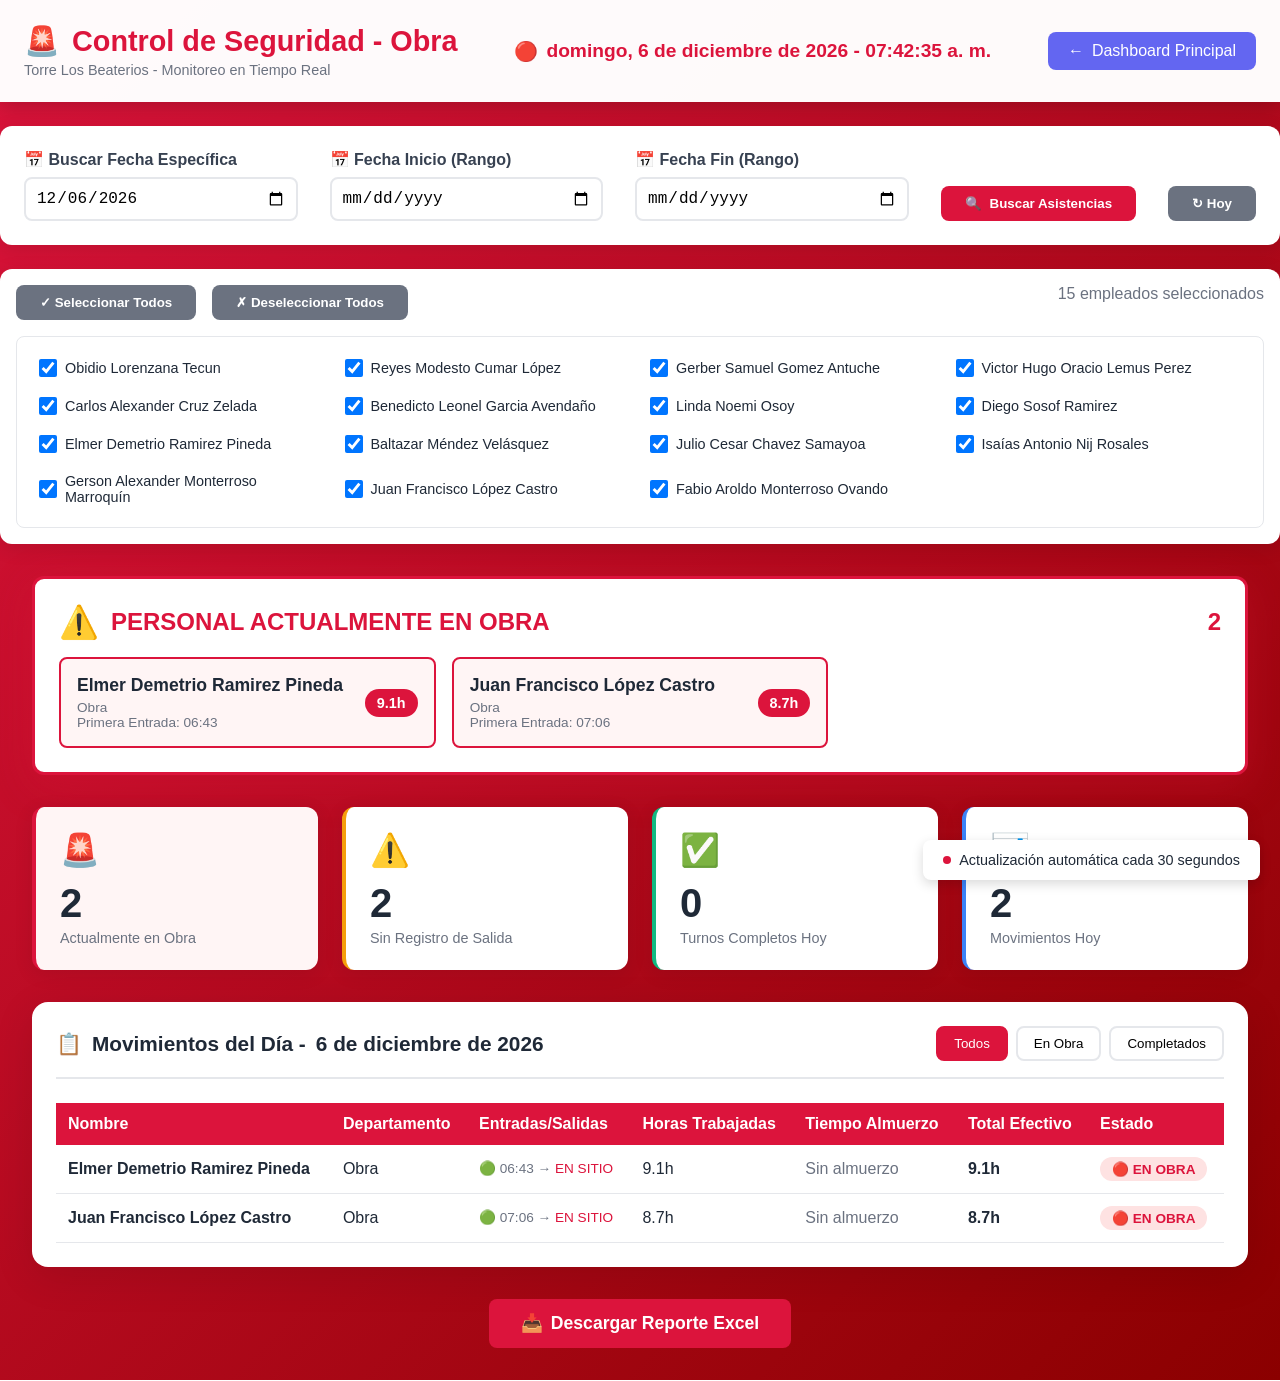
==== web/attendance-viewer.html @ e5b81f56 "Initial commit: Torelo KPI Dashboard + email-search" ====
<!DOCTYPE html>
<html lang="es">
<head>
    <meta charset="UTF-8">
    <meta name="viewport" content="width=device-width, initial-scale=1.0">
    <title>Control de Seguridad - Torre Los Beaterios</title>
    <style>
        * { margin: 0; padding: 0; box-sizing: border-box; }
        
        body { 
            font-family: -apple-system, BlinkMacSystemFont, 'Segoe UI', Roboto, sans-serif;
            background: linear-gradient(135deg, #DC143C 0%, #8B0000 100%);
            min-height: 100vh;
            color: #1f2937;
        }
        
        .header {
            background: rgba(255, 255, 255, 0.98);
            padding: 1.5rem;
            box-shadow: 0 4px 20px rgba(0,0,0,0.2);
            position: sticky;
            top: 0;
            z-index: 100;
        }
        
        .header-content {
            max-width: 1400px;
            margin: 0 auto;
            display: flex;
            justify-content: space-between;
            align-items: center;
            flex-wrap: wrap;
            gap: 1rem;
        }
        
        .title-section h1 {
            font-size: 1.8rem;
            color: #DC143C;
            display: flex;
            align-items: center;
            gap: 12px;
            font-weight: 700;
        }
        
        .subtitle {
            color: #6b7280;
            margin-top: 4px;
            font-size: 0.9rem;
        }
        
        .live-time {
            font-size: 1.2rem;
            color: #DC143C;
            font-weight: 600;
            display: flex;
            align-items: center;
            gap: 8px;
            animation: pulse 2s infinite;
        }
        
        @keyframes pulse {
            0%, 100% { opacity: 1; }
            50% { opacity: 0.7; }
        }
        
        .back-button {
            background: #6366f1;
            color: white;
            padding: 10px 20px;
            border-radius: 8px;
            text-decoration: none;
            display: flex;
            align-items: center;
            gap: 8px;
            transition: all 0.3s;
        }
        
        .back-button:hover {
            background: #4f46e5;
            transform: translateY(-2px);
        }

        /* Date and Filter Controls */
        .control-panel {
            background: white;
            padding: 1.5rem;
            margin: 1.5rem auto;
            max-width: 1400px;
            border-radius: 12px;
            box-shadow: 0 4px 20px rgba(0,0,0,0.1);
        }

        .control-row {
            display: flex;
            gap: 2rem;
            align-items: flex-end;
            flex-wrap: wrap;
        }

        .control-group {
            flex: 1;
            min-width: 200px;
        }

        .control-group label {
            display: block;
            margin-bottom: 8px;
            font-weight: 600;
            color: #374151;
        }

        .control-group input, .control-group select {
            width: 100%;
            padding: 10px;
            border: 2px solid #e5e7eb;
            border-radius: 8px;
            font-size: 1rem;
            transition: border-color 0.3s;
        }

        .control-group input:focus, .control-group select:focus {
            outline: none;
            border-color: #DC143C;
        }

        .btn-primary {
            background: #DC143C;
            color: white;
            padding: 10px 24px;
            border: none;
            border-radius: 8px;
            font-weight: 600;
            cursor: pointer;
            transition: all 0.3s;
            display: flex;
            align-items: center;
            gap: 8px;
        }

        .btn-primary:hover {
            background: #B91C3C;
            transform: translateY(-2px);
        }

        .btn-secondary {
            background: #6b7280;
            color: white;
            padding: 10px 24px;
            border: none;
            border-radius: 8px;
            font-weight: 600;
            cursor: pointer;
            transition: all 0.3s;
        }

        .btn-secondary:hover {
            background: #4b5563;
        }

        /* Employee Selection */
        .employee-selector {
            background: white;
            padding: 1rem;
            margin: 1rem auto;
            max-width: 1400px;
            border-radius: 12px;
            box-shadow: 0 4px 20px rgba(0,0,0,0.1);
        }

        .employee-grid {
            display: grid;
            grid-template-columns: repeat(auto-fill, minmax(250px, 1fr));
            gap: 0.5rem;
            max-height: 200px;
            overflow-y: auto;
            padding: 1rem;
            border: 1px solid #e5e7eb;
            border-radius: 8px;
            margin-top: 1rem;
        }

        .employee-checkbox {
            display: flex;
            align-items: center;
            gap: 8px;
            padding: 6px;
            border-radius: 4px;
            transition: background 0.2s;
        }

        .employee-checkbox:hover {
            background: #f3f4f6;
        }

        .employee-checkbox input[type="checkbox"] {
            width: 18px;
            height: 18px;
            cursor: pointer;
        }

        .employee-checkbox label {
            cursor: pointer;
            font-size: 0.9rem;
        }

        .select-controls {
            display: flex;
            gap: 1rem;
            margin-bottom: 1rem;
        }
        
        .container {
            max-width: 1400px;
            margin: 2rem auto;
            padding: 0 2rem;
        }
        
        /* Critical Alert Box */
        .alert-box {
            background: white;
            border: 3px solid #DC143C;
            border-radius: 12px;
            padding: 1.5rem;
            margin-bottom: 2rem;
            box-shadow: 0 10px 40px rgba(220, 20, 60, 0.3);
        }
        
        .alert-header {
            display: flex;
            align-items: center;
            gap: 12px;
            margin-bottom: 1rem;
        }
        
        .alert-icon {
            font-size: 2rem;
            animation: blink 1s infinite;
        }
        
        @keyframes blink {
            0%, 100% { opacity: 1; }
            50% { opacity: 0.3; }
        }
        
        .alert-title {
            font-size: 1.5rem;
            color: #DC143C;
            font-weight: 700;
        }
        
        .on-site-list {
            display: grid;
            grid-template-columns: repeat(auto-fill, minmax(350px, 1fr));
            gap: 1rem;
            margin-top: 1rem;
        }
        
        .person-card {
            background: #FFF5F5;
            border: 2px solid #DC143C;
            border-radius: 8px;
            padding: 1rem;
            transition: all 0.3s;
            cursor: pointer;
        }
        
        .person-card:hover {
            transform: scale(1.02);
            box-shadow: 0 4px 12px rgba(220, 20, 60, 0.2);
        }

        .person-card.expanded {
            grid-column: span 2;
            background: white;
        }
        
        .person-info h4 {
            margin: 0 0 4px 0;
            color: #1f2937;
            font-size: 1.1rem;
        }
        
        .person-meta {
            color: #6b7280;
            font-size: 0.85rem;
        }

        .time-details {
            margin-top: 12px;
            padding-top: 12px;
            border-top: 1px solid #e5e7eb;
            display: none;
        }

        .person-card.expanded .time-details {
            display: block;
        }

        .time-entry {
            display: flex;
            justify-content: space-between;
            padding: 4px 0;
            font-size: 0.9rem;
        }

        .time-entry.lunch {
            background: #FEF3C7;
            padding: 4px 8px;
            border-radius: 4px;
            margin: 4px 0;
        }
        
        .time-badge {
            background: #DC143C;
            color: white;
            padding: 6px 12px;
            border-radius: 20px;
            font-weight: 600;
            font-size: 0.9rem;
            display: flex;
            align-items: center;
            gap: 4px;
        }

        .time-badge.warning {
            background: #F59E0B;
        }

        .time-badge.danger {
            background: #EF4444;
            animation: pulse 2s infinite;
        }
        
        /* Stats Cards */
        .stats-grid {
            display: grid;
            grid-template-columns: repeat(auto-fit, minmax(250px, 1fr));
            gap: 1.5rem;
            margin-bottom: 2rem;
        }
        
        .stat-card {
            background: white;
            padding: 1.5rem;
            border-radius: 12px;
            box-shadow: 0 4px 20px rgba(0,0,0,0.08);
            border-left: 4px solid;
            transition: transform 0.3s;
            cursor: pointer;
        }
        
        .stat-card:hover {
            transform: translateY(-4px);
        }
        
        .stat-card.critical { 
            border-left-color: #DC143C;
            background: #FFF5F5;
        }
        .stat-card.warning { border-left-color: #f59e0b; }
        .stat-card.safe { border-left-color: #10b981; }
        .stat-card.info { border-left-color: #3b82f6; }
        
        .stat-icon {
            font-size: 2rem;
            margin-bottom: 12px;
        }
        
        .stat-value {
            font-size: 2.5rem;
            font-weight: 700;
            color: #1f2937;
            margin-bottom: 4px;
        }
        
        .stat-label {
            color: #6b7280;
            font-size: 0.9rem;
        }
        
        /* Table Section */
        .table-section {
            background: white;
            border-radius: 16px;
            padding: 1.5rem;
            box-shadow: 0 10px 40px rgba(0,0,0,0.1);
            overflow: hidden;
            margin-bottom: 2rem;
        }
        
        .section-header {
            display: flex;
            justify-content: space-between;
            align-items: center;
            margin-bottom: 1.5rem;
            padding-bottom: 1rem;
            border-bottom: 2px solid #e5e7eb;
            flex-wrap: wrap;
            gap: 1rem;
        }
        
        .section-title {
            font-size: 1.3rem;
            color: #1f2937;
            display: flex;
            align-items: center;
            gap: 10px;
        }
        
        .filter-buttons {
            display: flex;
            gap: 8px;
        }
        
        .filter-btn {
            padding: 8px 16px;
            border: 2px solid #e5e7eb;
            background: white;
            border-radius: 8px;
            cursor: pointer;
            transition: all 0.3s;
            font-weight: 500;
        }
        
        .filter-btn:hover {
            border-color: #DC143C;
            background: #FFF5F5;
        }
        
        .filter-btn.active {
            background: #DC143C;
            color: white;
            border-color: #DC143C;
        }
        
        table {
            width: 100%;
            border-collapse: collapse;
        }
        
        thead th {
            background: #DC143C;
            color: white;
            padding: 12px;
            text-align: left;
            font-weight: 600;
        }
        
        tbody td {
            padding: 12px;
            border-bottom: 1px solid #e5e7eb;
        }
        
        tbody tr:hover {
            background: #FFF5F5;
        }

        .clock-times {
            font-size: 0.85rem;
            color: #6b7280;
            line-height: 1.4;
        }

        .lunch-break {
            display: inline-block;
            background: #FEF3C7;
            padding: 2px 6px;
            border-radius: 4px;
            font-size: 0.8rem;
            margin-left: 4px;
        }
        
        .status-badge {
            display: inline-flex;
            align-items: center;
            gap: 4px;
            padding: 4px 12px;
            border-radius: 20px;
            font-size: 0.85rem;
            font-weight: 600;
        }
        
        .status-badge.inside {
            background: #FEE2E2;
            color: #DC143C;
            font-weight: 700;
        }
        
        .status-badge.outside {
            background: #D1FAE5;
            color: #065F46;
        }
        
        .refresh-indicator {
            position: fixed;
            bottom: 20px;
            right: 20px;
            background: white;
            padding: 12px 20px;
            border-radius: 8px;
            box-shadow: 0 4px 12px rgba(0,0,0,0.15);
            display: flex;
            align-items: center;
            gap: 8px;
            font-size: 0.9rem;
        }
        
        .pulse-dot {
            width: 8px;
            height: 8px;
            background: #DC143C;
            border-radius: 50%;
            animation: pulse 2s infinite;
        }

        .loading-overlay {
            position: fixed;
            top: 0;
            left: 0;
            right: 0;
            bottom: 0;
            background: rgba(0, 0, 0, 0.5);
            display: flex;
            justify-content: center;
            align-items: center;
            z-index: 9999;
        }

        .loading-spinner {
            background: white;
            padding: 2rem;
            border-radius: 12px;
            text-align: center;
        }

        .spinner {
            border: 4px solid #f3f3f3;
            border-top: 4px solid #DC143C;
            border-radius: 50%;
            width: 40px;
            height: 40px;
            animation: spin 1s linear infinite;
            margin: 0 auto 1rem;
        }

        @keyframes spin {
            0% { transform: rotate(0deg); }
            100% { transform: rotate(360deg); }
        }
        
        @media (max-width: 768px) {
            .stats-grid {
                grid-template-columns: 1fr;
            }
            .on-site-list {
                grid-template-columns: 1fr;
            }
            .control-row {
                flex-direction: column;
            }
            .control-group {
                width: 100%;
            }
        }
    </style>
</head>
<body>
    <!-- Loading Overlay -->
    <div id="loadingOverlay" class="loading-overlay" style="display: none;">
        <div class="loading-spinner">
            <div class="spinner"></div>
            <p>Cargando datos de asistencia...</p>
        </div>
    </div>

    <div class="header">
        <div class="header-content">
            <div class="title-section">
                <h1>
                    <span>🚨</span>
                    Control de Seguridad - Obra
                </h1>
                <p class="subtitle">Torre Los Beaterios - Monitoreo en Tiempo Real</p>
            </div>
            <div class="live-time">
                <span>🔴</span>
                <span id="currentTime"></span>
            </div>
            <a href="/" class="back-button">
                <span>←</span>
                <span>Dashboard Principal</span>
            </a>
        </div>
    </div>

    <!-- Date and Filter Controls -->
    <div class="control-panel">
        <div class="control-row">
            <div class="control-group">
                <label for="searchDate">📅 Buscar Fecha Específica</label>
                <input type="date" id="searchDate" value="">
            </div>
            <div class="control-group">
                <label for="startDate">📅 Fecha Inicio (Rango)</label>
                <input type="date" id="startDate">
            </div>
            <div class="control-group">
                <label for="endDate">📅 Fecha Fin (Rango)</label>
                <input type="date" id="endDate">
            </div>
            <button class="btn-primary" onclick="searchAttendance()">
                <span>🔍</span>
                <span>Buscar Asistencias</span>
            </button>
            <button class="btn-secondary" onclick="resetFilters()">
                <span>↻</span>
                <span>Hoy</span>
            </button>
        </div>
    </div>

    <!-- Employee Selection -->
    <div class="employee-selector">
        <div class="select-controls">
            <button class="btn-secondary" onclick="selectAllEmployees()">✓ Seleccionar Todos</button>
            <button class="btn-secondary" onclick="deselectAllEmployees()">✗ Deseleccionar Todos</button>
            <span style="margin-left: auto; color: #6b7280;">
                <span id="selectedCount">0</span> empleados seleccionados
            </span>
        </div>
        <div class="employee-grid" id="employeeGrid">
            <!-- Populated by JavaScript -->
        </div>
    </div>

    <div class="container">
        <!-- Critical Alert: Who's Currently On Site -->
        <div class="alert-box" id="onSiteAlert">
            <div class="alert-header">
                <span class="alert-icon">⚠️</span>
                <h2 class="alert-title">PERSONAL ACTUALMENTE EN OBRA</h2>
                <span style="margin-left: auto; font-size: 1.5rem; font-weight: 700; color: #DC143C;" id="onSiteCount">0</span>
            </div>
            <div class="on-site-list" id="onSiteList">
                <!-- Populated by JavaScript -->
            </div>
        </div>

        <!-- Statistics Cards -->
        <div class="stats-grid">
            <div class="stat-card critical">
                <div class="stat-icon">🚨</div>
                <div class="stat-value" id="currentlyInside">0</div>
                <div class="stat-label">Actualmente en Obra</div>
            </div>
            
            <div class="stat-card warning">
                <div class="stat-icon">⚠️</div>
                <div class="stat-value" id="noExitRecorded">0</div>
                <div class="stat-label">Sin Registro de Salida</div>
            </div>
            
            <div class="stat-card safe">
                <div class="stat-icon">✅</div>
                <div class="stat-value" id="completedShifts">0</div>
                <div class="stat-label">Turnos Completos Hoy</div>
            </div>
            
            <div class="stat-card info">
                <div class="stat-icon">📊</div>
                <div class="stat-value" id="totalMovements">0</div>
                <div class="stat-label">Movimientos Hoy</div>
            </div>
        </div>

        <!-- Today's Movements with Clock Times -->
        <div class="table-section">
            <div class="section-header">
                <h2 class="section-title">
                    <span>📋</span>
                    Movimientos del Día - <span id="reportDate"></span>
                </h2>
                <div class="filter-buttons">
                    <button class="filter-btn active" onclick="filterMovements('all', this)">Todos</button>
                    <button class="filter-btn" onclick="filterMovements('inside', this)">En Obra</button>
                    <button class="filter-btn" onclick="filterMovements('completed', this)">Completados</button>
                </div>
            </div>
            
            <div style="overflow-x: auto;">
                <table id="movementsTable">
                    <thead>
                        <tr>
                            <th>Nombre</th>
                            <th>Departamento</th>
                            <th>Entradas/Salidas</th>
                            <th>Horas Trabajadas</th>
                            <th>Tiempo Almuerzo</th>
                            <th>Total Efectivo</th>
                            <th>Estado</th>
                        </tr>
                    </thead>
                    <tbody id="movementsBody">
                        <!-- Populated by JavaScript -->
                    </tbody>
                </table>
            </div>
        </div>

        <!-- Download Section -->
        <div style="text-align: center; margin-top: 2rem;">
            <button onclick="downloadReport()" class="btn-primary" style="margin: 0 auto; font-size: 1.1rem; padding: 14px 32px;">
                <span>📥</span>
                <span>Descargar Reporte Excel</span>
            </button>
        </div>
    </div>

    <!-- Refresh Indicator -->
    <div class="refresh-indicator">
        <div class="pulse-dot"></div>
        <span>Actualización automática cada 30 segundos</span>
    </div>

    <script>
        // Global variables
        let comprehensiveData = null;
        let allEmployees = [];
        let selectedEmployees = new Set();
        let currentFilter = 'all';

        // Initialize on page load
        document.addEventListener('DOMContentLoaded', function() {
            const today = new Date().toISOString().split('T')[0];
            document.getElementById('searchDate').value = today;
            document.getElementById('reportDate').textContent = formatDateDisplay(today);
            
            // Load comprehensive data
            loadComprehensiveData();
        });

        // Update current time
        function updateTime() {
            const now = new Date();
            const timeStr = now.toLocaleTimeString('es-GT', { 
                hour: '2-digit', 
                minute: '2-digit',
                second: '2-digit'
            });
            const dateStr = now.toLocaleDateString('es-GT', {
                weekday: 'long',
                year: 'numeric',
                month: 'long',
                day: 'numeric'
            });
            document.getElementById('currentTime').textContent = `${dateStr} - ${timeStr}`;
        }
        
        updateTime();
        setInterval(updateTime, 1000);

        // Load comprehensive attendance data
        async function loadComprehensiveData() {
            document.getElementById('loadingOverlay').style.display = 'flex';
            
            try {
                // Try to load the comprehensive JSON file
                const response = await fetch('comprehensive_attendance.json');
                if (!response.ok) {
                    throw new Error('File not found');
                }
                
                comprehensiveData = await response.json();
                console.log('Loaded comprehensive data:', comprehensiveData);
                
                // Initialize employees
                initializeEmployees();
                
                // Display today's data
                displayDataForDate(document.getElementById('searchDate').value);
                
            } catch (error) {
                console.log('Error loading data, using demo data:', error);
                // Use demo data if file not found
                generateDemoData();
            } finally {
                document.getElementById('loadingOverlay').style.display = 'none';
            }
        }

        // Initialize employee checkboxes
        function initializeEmployees() {
            if (!comprehensiveData) return;
            
            allEmployees = comprehensiveData.all_employees;
            const grid = document.getElementById('employeeGrid');
            
            grid.innerHTML = allEmployees.map(emp => `
                <div class="employee-checkbox">
                    <input type="checkbox" id="emp_${emp.id}" value="${emp.id}" 
                           onchange="updateEmployeeSelection(${emp.id})" checked>
                    <label for="emp_${emp.id}">${emp.name}</label>
                </div>
            `).join('');

            // Select all by default
            allEmployees.forEach(emp => selectedEmployees.add(emp.id));
            document.getElementById('selectedCount').textContent = selectedEmployees.size;
        }

        // Update employee selection
        function updateEmployeeSelection(empId) {
            const checkbox = document.getElementById(`emp_${empId}`);
            if (checkbox.checked) {
                selectedEmployees.add(empId);
            } else {
                selectedEmployees.delete(empId);
            }
            document.getElementById('selectedCount').textContent = selectedEmployees.size;
            
            // Refresh display with current filters
            const currentDate = document.getElementById('searchDate').value;
            if (currentDate) {
                displayDataForDate(currentDate);
            }
        }

        // Select all employees
        function selectAllEmployees() {
            allEmployees.forEach(emp => {
                document.getElementById(`emp_${emp.id}`).checked = true;
                selectedEmployees.add(emp.id);
            });
            document.getElementById('selectedCount').textContent = selectedEmployees.size;
            displayDataForDate(document.getElementById('searchDate').value);
        }

        // Deselect all employees
        function deselectAllEmployees() {
            allEmployees.forEach(emp => {
                document.getElementById(`emp_${emp.id}`).checked = false;
            });
            selectedEmployees.clear();
            document.getElementById('selectedCount').textContent = 0;
            displayDataForDate(document.getElementById('searchDate').value);
        }

        // Search attendance
        function searchAttendance() {
            const searchDate = document.getElementById('searchDate').value;
            const startDate = document.getElementById('startDate').value;
            const endDate = document.getElementById('endDate').value;

            if (startDate && endDate) {
                // Display range data
                displayRangeData(startDate, endDate);
            } else if (searchDate) {
                // Display single date
                displayDataForDate(searchDate);
            }
        }

        // Reset filters to today
        function resetFilters() {
            const today = new Date().toISOString().split('T')[0];
            document.getElementById('searchDate').value = today;
            document.getElementById('startDate').value = '';
            document.getElementById('endDate').value = '';
            displayDataForDate(today);
        }

        // Display data for a specific date
        function displayDataForDate(dateStr) {
            if (!comprehensiveData) return;
            
            document.getElementById('reportDate').textContent = formatDateDisplay(dateStr);
            
            const dateData = comprehensiveData.attendance_by_date[dateStr];
            
            if (!dateData) {
                // No data for this date
                displayNoData();
                return;
            }
            
            // Filter by selected employees
            const filteredEmployees = dateData.employees.filter(emp => 
                selectedEmployees.has(emp.employee_id)
            );
            
            // Display currently on site
            const currentlyOnSite = filteredEmployees.filter(emp => emp.is_currently_inside);
            displayOnSitePersonnel(currentlyOnSite);
            
            // Display movements table
            displayMovementsTable(filteredEmployees);
            
            // Update statistics
            updateStatistics(filteredEmployees);
        }

        // Display personnel currently on site
        function displayOnSitePersonnel(onSiteList) {
            const container = document.getElementById('onSiteList');
            document.getElementById('onSiteCount').textContent = onSiteList.length;
            
            if (onSiteList.length === 0) {
                container.innerHTML = '<p style="text-align: center; color: #10b981; font-weight: 600;">✅ No hay personal en obra en este momento</p>';
                return;
            }
            
            container.innerHTML = onSiteList.map(person => {
                const hoursOnSite = person.total_hours || 0;
                let badgeClass = '';
                if (hoursOnSite > 12) badgeClass = 'danger';
                else if (hoursOnSite > 10) badgeClass = 'warning';
                
                // Build clock records display
                let clockDetails = '';
                if (person.clock_records) {
                    person.clock_records.forEach(record => {
                        if (record.type === 'entry') {
                            clockDetails += `<div class="time-entry">
                                <span>🟢 Entrada:</span>
                                <strong>${record.time}</strong>
                            </div>`;
                        } else if (record.type === 'exit') {
                            clockDetails += `<div class="time-entry">
                                <span>🔴 Salida:</span>
                                <strong>${record.time}</strong>
                            </div>`;
                        }
                    });
                }
                
                return `
                    <div class="person-card" onclick="toggleCard(this)">
                        <div style="display: flex; justify-content: space-between; align-items: center;">
                            <div class="person-info">
                                <h4>${person.employee_name}</h4>
                                <div class="person-meta">
                                    ${person.department}<br>
                                    Primera Entrada: ${person.first_entry || 'N/A'}
                                </div>
                            </div>
                            <div class="time-badge ${badgeClass}">
                                ${hoursOnSite > 12 ? '⚠️' : ''} ${hoursOnSite.toFixed(1)}h
                            </div>
                        </div>
                        <div class="time-details">
                            ${clockDetails}
                            ${person.lunch_duration > 0 ? `
                                <div class="time-entry lunch">
                                    <span>🍽️ Tiempo Almuerzo:</span>
                                    <strong>${(person.lunch_duration * 60).toFixed(0)} min</strong>
                                </div>
                            ` : ''}
                            <div class="time-entry">
                                <span>⏱️ Tiempo Total:</span>
                                <strong>${hoursOnSite.toFixed(1)} horas</strong>
                            </div>
                        </div>
                    </div>
                `;
            }).join('');
        }

        // Display movements table
        function displayMovementsTable(employees) {
            const tbody = document.getElementById('movementsBody');
            
            tbody.innerHTML = employees.map(emp => {
                // Format clock times
                let clockTimes = '';
                if (emp.clock_records) {
                    for (let i = 0; i < emp.clock_records.length; i++) {
                        const record = emp.clock_records[i];
                        if (record.type === 'entry') {
                            clockTimes += `🟢 ${record.time}`;
                            // Check if there's an exit after this
                            if (i + 1 < emp.clock_records.length && emp.clock_records[i + 1].type === 'exit') {
                                clockTimes += ` → 🔴 ${emp.clock_records[i + 1].time}`;
                                i++; // Skip the next record
                            } else {
                                clockTimes += ' → <span style="color: #DC143C;">EN SITIO</span>';
                            }
                            clockTimes += '<br>';
                        }
                    }
                }
                
                const lunchDisplay = emp.lunch_duration > 0 ? 
                    `<span class="lunch-break">🍽️ ${(emp.lunch_duration * 60).toFixed(0)} min</span>` : 
                    '<span style="color: #6b7280;">Sin almuerzo</span>';
                
                const status = emp.is_currently_inside ? 'EN OBRA' : 'COMPLETADO';
                
                return `
                    <tr data-status="${status}">
                        <td><strong>${emp.employee_name}</strong></td>
                        <td>${emp.department}</td>
                        <td class="clock-times">${clockTimes}</td>
                        <td>${emp.total_hours.toFixed(1)}h</td>
                        <td>${lunchDisplay}</td>
                        <td><strong>${emp.effective_hours.toFixed(1)}h</strong></td>
                        <td>
                            <span class="status-badge ${emp.is_currently_inside ? 'inside' : 'outside'}">
                                ${emp.is_currently_inside ? '🔴' : '✅'} ${status}
                            </span>
                        </td>
                    </tr>
                `;
            }).join('');
            
            // Apply current filter
            filterMovements(currentFilter);
        }

        // Update statistics
        function updateStatistics(employees) {
            const onSite = employees.filter(emp => emp.is_currently_inside).length;
            const completed = employees.filter(emp => !emp.is_currently_inside).length;
            
            document.getElementById('currentlyInside').textContent = onSite;
            document.getElementById('noExitRecorded').textContent = onSite;
            document.getElementById('completedShifts').textContent = completed;
            document.getElementById('totalMovements').textContent = employees.length;
        }

        // Display no data message
        function displayNoData() {
            document.getElementById('onSiteList').innerHTML = 
                '<p style="text-align: center; color: #6b7280;">No hay datos de asistencia para esta fecha</p>';
            document.getElementById('movementsBody').innerHTML = 
                '<tr><td colspan="7" style="text-align: center; color: #6b7280;">No hay movimientos registrados para esta fecha</td></tr>';
            
            // Reset statistics
            document.getElementById('currentlyInside').textContent = '0';
            document.getElementById('noExitRecorded').textContent = '0';
            document.getElementById('completedShifts').textContent = '0';
            document.getElementById('totalMovements').textContent = '0';
            document.getElementById('onSiteCount').textContent = '0';
        }

        // Display range data
        function displayRangeData(startDate, endDate) {
            if (!comprehensiveData) return;
            
            document.getElementById('reportDate').textContent = 
                `${formatDateDisplay(startDate)} - ${formatDateDisplay(endDate)}`;
            
            // Aggregate data for date range
            const employeeSummary = {};
            
            Object.keys(comprehensiveData.attendance_by_date).forEach(dateStr => {
                if (dateStr >= startDate && dateStr <= endDate) {
                    const dateData = comprehensiveData.attendance_by_date[dateStr];
                    dateData.employees.forEach(emp => {
                        if (selectedEmployees.has(emp.employee_id)) {
                            if (!employeeSummary[emp.employee_id]) {
                                employeeSummary[emp.employee_id] = {
                                    ...emp,
                                    days_worked: 0,
                                    total_hours_period: 0,
                                    dates: []
                                };
                            }
                            employeeSummary[emp.employee_id].days_worked++;
                            employeeSummary[emp.employee_id].total_hours_period += emp.total_hours;
                            employeeSummary[emp.employee_id].dates.push(dateStr);
                        }
                    });
                }
            });
            
            // Display summary
            const employees = Object.values(employeeSummary);
            displayRangeSummaryTable(employees);
            
            // Update statistics for range
            document.getElementById('currentlyInside').textContent = '0'; // Not applicable for range
            document.getElementById('noExitRecorded').textContent = '0';
            document.getElementById('completedShifts').textContent = employees.reduce((sum, emp) => sum + emp.days_worked, 0);
            document.getElementById('totalMovements').textContent = employees.length;
            document.getElementById('onSiteCount').textContent = '0';
            document.getElementById('onSiteList').innerHTML = 
                '<p style="text-align: center; color: #6b7280;">Vista de rango de fechas - Ver fecha específica para personal en obra</p>';
        }

        // Display range summary table
        function displayRangeSummaryTable(employees) {
            const tbody = document.getElementById('movementsBody');
            
            // Change table headers for range view
            const thead = document.querySelector('#movementsTable thead tr');
            thead.innerHTML = `
                <th>Nombre</th>
                <th>Departamento</th>
                <th>Días Trabajados</th>
                <th>Total Horas</th>
                <th>Promedio Diario</th>
                <th>Primera Fecha</th>
                <th>Última Fecha</th>
            `;
            
            tbody.innerHTML = employees.map(emp => {
                const avgHours = (emp.total_hours_period / emp.days_worked).toFixed(1);
                const firstDate = emp.dates[0];
                const lastDate = emp.dates[emp.dates.length - 1];
                
                return `
                    <tr>
                        <td><strong>${emp.employee_name}</strong></td>
                        <td>${emp.department}</td>
                        <td>${emp.days_worked}</td>
                        <td>${emp.total_hours_period.toFixed(1)}h</td>
                        <td>${avgHours}h</td>
                        <td>${formatDateDisplay(firstDate)}</td>
                        <td>${formatDateDisplay(lastDate)}</td>
                    </tr>
                `;
            }).join('');
        }

        // Filter movements in table
        function filterMovements(filter, button) {
            currentFilter = filter;
            
            // Update active button if provided
            if (button) {
                document.querySelectorAll('.filter-btn').forEach(btn => {
                    btn.classList.remove('active');
                });
                button.classList.add('active');
            }
            
            // Filter table rows
            const rows = document.querySelectorAll('#movementsBody tr');
            rows.forEach(row => {
                const status = row.dataset.status;
                if (filter === 'all') {
                    row.style.display = '';
                } else if (filter === 'inside' && status === 'EN OBRA') {
                    row.style.display = '';
                } else if (filter === 'completed' && status === 'COMPLETADO') {
                    row.style.display = '';
                } else {
                    row.style.display = 'none';
                }
            });
        }

        // Toggle card expansion
        function toggleCard(card) {
            card.classList.toggle('expanded');
        }

        // Format date for display
        function formatDateDisplay(dateStr) {
            const date = new Date(dateStr + 'T12:00:00');
            return date.toLocaleDateString('es-GT', {
                day: 'numeric',
                month: 'long',
                year: 'numeric'
            });
        }

        // Download report
        function downloadReport() {
            const date = document.getElementById('searchDate').value || new Date().toISOString().split('T')[0];
            // This would download the Excel file generated by your Python script
            window.location.href = `control_obra_${date.replace(/-/g, '')}.xlsx`;
        }

        // Generate demo data if no real data available
        function generateDemoData() {
            const today = new Date().toISOString().split('T')[0];
            
            comprehensiveData = {
                generated_at: new Date().toISOString(),
                all_employees: [
                    {id: 1, name: 'Obidio Lorenzana Tecun', department: 'Obra'},
                    {id: 2, name: 'Reyes Modesto Cumar López', department: 'Obra'},
                    {id: 3, name: 'Gerber Samuel Gomez Antuche', department: 'Obra'},
                    {id: 4, name: 'Victor Hugo Oracio Lemus Perez', department: 'Obra'},
                    {id: 5, name: 'Carlos Alexander Cruz Zelada', department: 'Obra'},
                    {id: 6, name: 'Benedicto Leonel Garcia Avendaño', department: 'Obra'},
                    {id: 7, name: 'Linda Noemi Osoy', department: 'Operativo'},
                    {id: 8, name: 'Diego Sosof Ramirez', department: 'Obra'},
                    {id: 9, name: 'Elmer Demetrio Ramirez Pineda', department: 'Obra'},
                    {id: 10, name: 'Baltazar Méndez Velásquez', department: 'Obra'},
                    {id: 11, name: 'Julio Cesar Chavez Samayoa', department: 'Obra'},
                    {id: 12, name: 'Isaías Antonio Nij Rosales', department: 'Obra'},
                    {id: 13, name: 'Gerson Alexander Monterroso Marroquín', department: 'Obra'},
                    {id: 14, name: 'Juan Francisco López Castro', department: 'Obra'},
                    {id: 15, name: 'Fabio Aroldo Monterroso Ovando', department: 'Seguridad Industrial'}
                ],
                attendance_by_date: {}
            };
            
            // Generate demo data for today
            comprehensiveData.attendance_by_date[today] = {
                date: today,
                total_employees: 4,
                currently_inside: 2,
                employees: [
                    {
                        employee_id: 9,
                        employee_name: 'Elmer Demetrio Ramirez Pineda',
                        department: 'Obra',
                        clock_records: [
                            {type: 'entry', time: '06:43'}
                        ],
                        total_hours: 9.1,
                        lunch_duration: 0,
                        effective_hours: 9.1,
                        is_currently_inside: true,
                        first_entry: '06:43'
                    },
                    {
                        employee_id: 14,
                        employee_name: 'Juan Francisco López Castro',
                        department: 'Obra',
                        clock_records: [
                            {type: 'entry', time: '07:06'}
                        ],
                        total_hours: 8.7,
                        lunch_duration: 0,
                        effective_hours: 8.7,
                        is_currently_inside: true,
                        first_entry: '07:06'
                    }
                ]
            };
            
            // Initialize with demo data
            initializeEmployees();
            displayDataForDate(today);
        }

        // Auto-refresh every 30 seconds
        setInterval(() => {
            const searchDate = document.getElementById('searchDate').value;
            const startDate = document.getElementById('startDate').value;
            const endDate = document.getElementById('endDate').value;
            
            if (!startDate && !endDate && searchDate) {
                // Only refresh if viewing single date (not range)
                loadComprehensiveData();
            }
        }, 30000);
    </script>
</body>
</html>
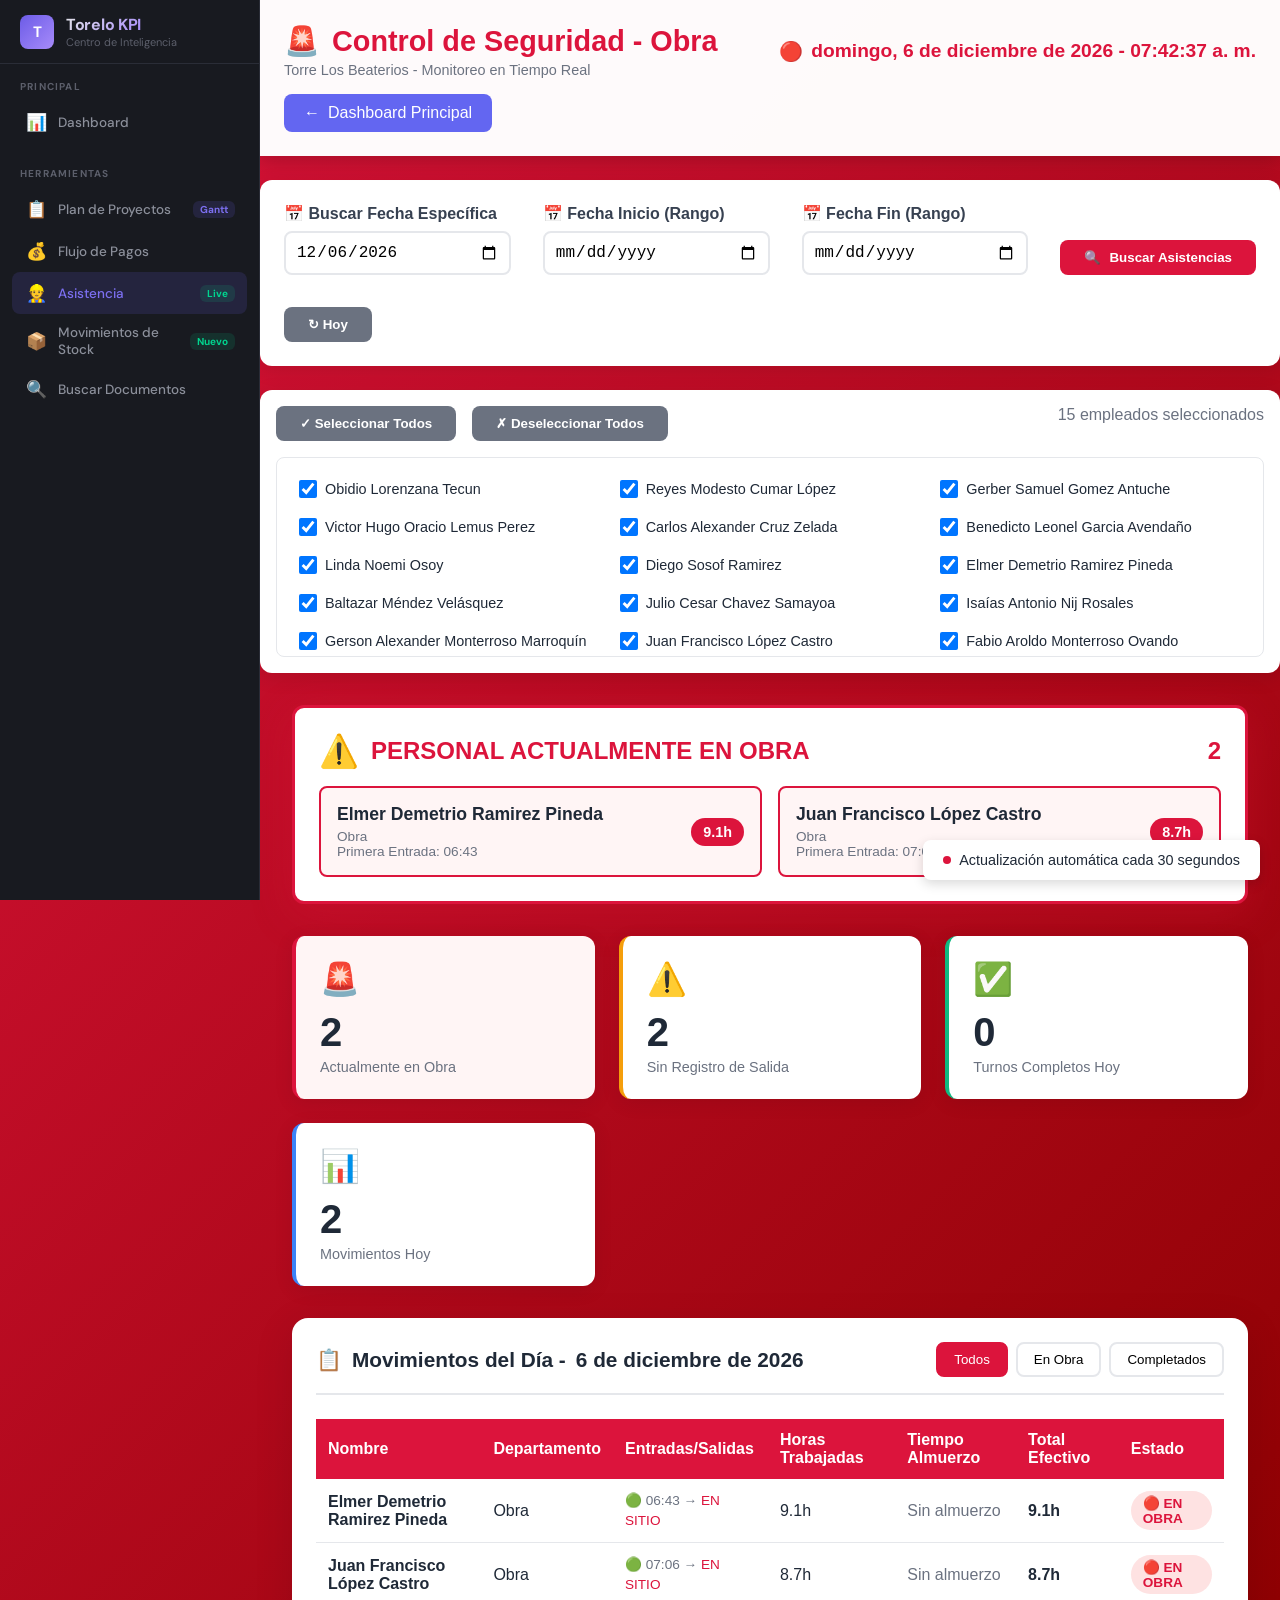
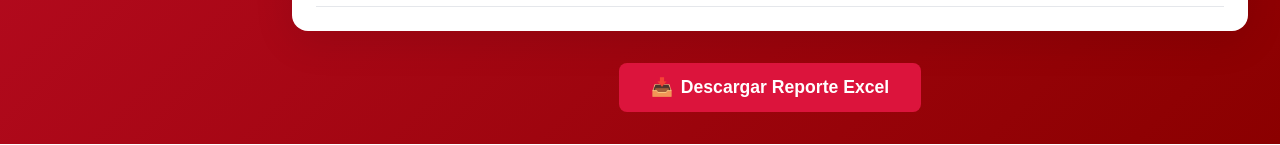
==== commit 2c7371f8: "New dashboard, stock explorer, nav sidebar, cash flow fix" ====
--- a/web/attendance-viewer.html
+++ b/web/attendance-viewer.html
@@ -1250,5 +1250,6 @@
             }
         }, 30000);
     </script>
+    <script src="nav.js" data-active="attendance"></script>
 </body>
 </html>
